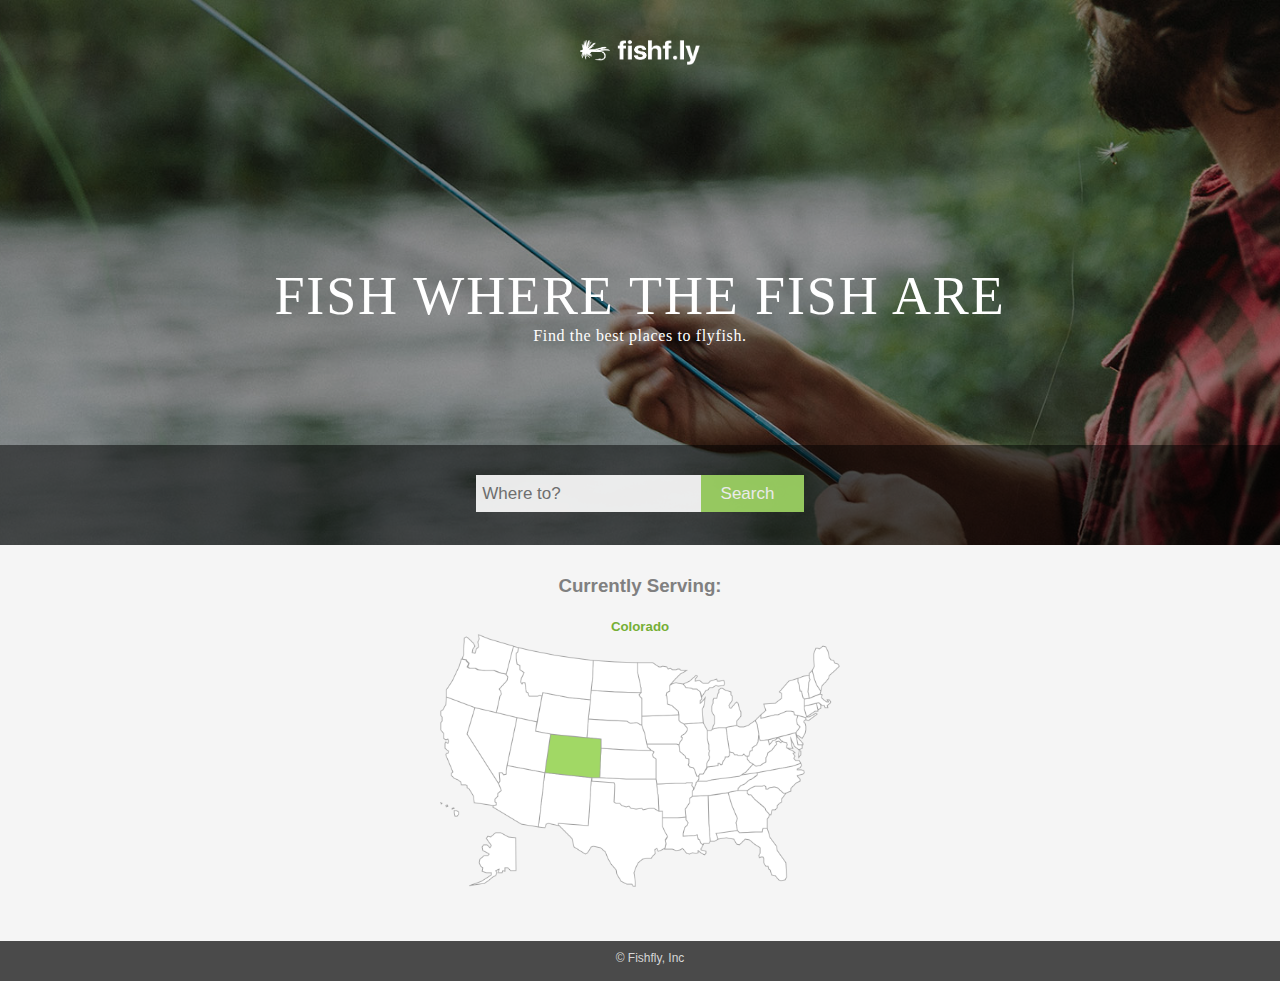
==== public/index.html @ a8bad4a9 "added firebase, added https link for weather api" ====
<!DOCTYPE html>
<html>
  <head>
    <link rel="stylesheet" href="style.css">
    <script src="https://ajax.googleapis.com/ajax/libs/jquery/1.12.2/jquery.min.js"></script>
    <title>fishf.ly
    </title>
  </head>

  <body>
<img src="images/logo2-fishfly.png" alt="logo" id="logo"/>
<p id="headline">FISH WHERE THE FISH ARE</p>
<p id="subline">Find the best places to flyfish.</p>

<div id="searchbar">

  <form action="results.html" method="GET" autocomplete="off">

          <input type="text" id="oneInput" name="location" placeholder=" Where to?" spellcheck="false">
          <!-- <input type="text" class="in" placeholder="Miles Willing to Travel"> -->

          <input type="submit" id="button" value="Search">
  </form>
</div>
<div id="underfold">
  <h3>Currently Serving:</h3>
  <a href="/results.html?location=colorado"><h5>Colorado</h5></a>
  <a href="/results.html?location=colorado"><img src="/images/usa.png" alt="colorado_fishing" id="usa" /></a>
</div>
<footer>
  &copy; Fishfly, Inc
</footer>


  </body>
</html>
---- public/style.css ----
html {
  background:
    linear-gradient(
      rgba(0, 0, 0, 0.4),
      rgba(0, 0, 0, 0.4)
    ),
    url(images/bg.jpg) no-repeat center center fixed;
    -webkit-background-size: cover;
    -moz-background-size: cover;
    -o-background-size: cover;
    background-size: cover;
}

#logo {
  width: 120px;
  display: block;
  margin-left: auto;
  margin-right: auto;
  margin-top: 40px;
}

#headline {
  font-family: SFUIDisplay-Semibold;
  font-size: 54px;
  color: #FFFFFF;
  letter-spacing: 1.87px;
  margin-top: 200px;
  text-align: center;
  margin-bottom: 0px;
}

#subline {
  font-family: SFUIDisplay-Semibold;
  font-size: 16px;
  color: #FFFFFF;
  letter-spacing: 0.64px;
  text-align: center;
  margin-top: 0px;
}

#searchbar {
  width: 100%;
  height: 100px;
  background: rgba(0,0,0,.5);
  text-align: center;
  margin-top: 100px;
}

#oneInput {
  display: inline;
  opacity: 0.9;
  background: #FFFFFF;
  line-height: 35px;
  font-size: 17px;
  outline: none;
  border: none;
  margin-right: -2px;
}

#button {
  display: inline;
  opacity: 0.9;
  background: #A1D865;
  color: white;
  line-height: 35px;
  font-size: 17px;
  border: none;
  padding: 1px 30px 1px 20px;
  margin-left: -2px;
}

#button:hover{
  background: #CBF79B;
}

form {
  padding-top: 30px;
  padding-bottom: 30px;
}

#underfold {
  width: 100%;
  background-color: #f5f5f5;
  text-align: center;
  padding-top: 30px;
  margin: 0;
}

h3 {
  margin: 0;
  font-family: sans-serif;
  color: gray;
}

h5 {
  margin-bottom: 0px;
}

a {
  font-family: sans-serif;
  color: #75AF35;
  text-decoration: none;
}

body {
  margin: 0
}

#usa{
  max-width: 400px;
  margin-bottom: 50px;
}

footer {
  width: 100%;
  height: 20px;
  background: #4A4A4A;
  font-family: sans-serif;
  font-size: 12px;
  padding: 10px;
  color: #D6D6D6;
  text-align: center;
}
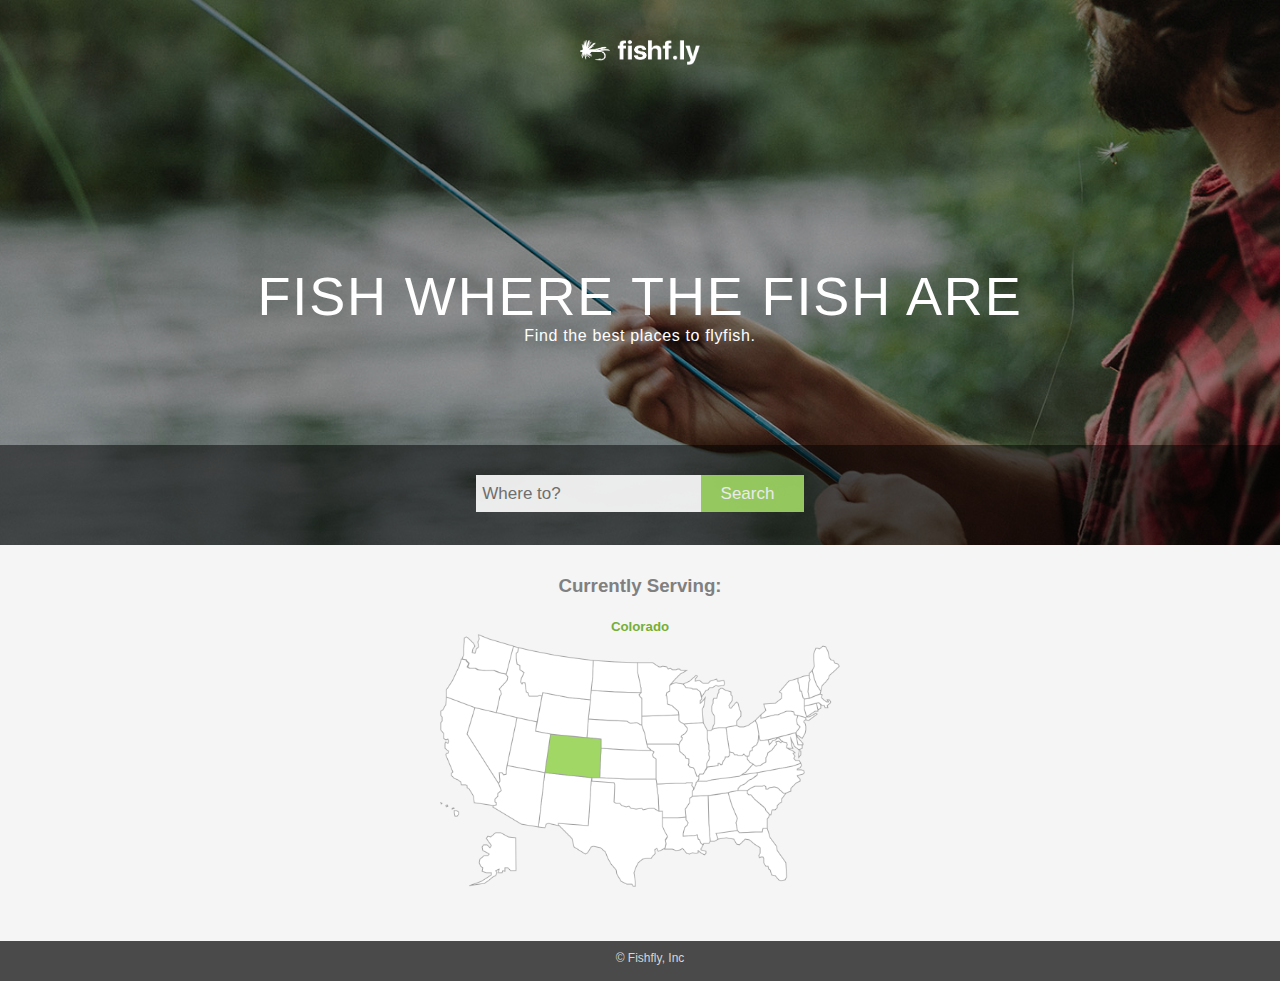
==== commit 4f1091b3: "added some mobile design elements" ====
--- a/public/index.html
+++ b/public/index.html
@@ -2,6 +2,7 @@
 <html>
   <head>
     <link rel="stylesheet" href="style.css">
+    <meta name="viewport" content="width=device-width, initial-scale=1">
     <script src="https://ajax.googleapis.com/ajax/libs/jquery/1.12.2/jquery.min.js"></script>
     <title>fishf.ly
     </title>
--- a/public/style.css
+++ b/public/style.css
@@ -20,7 +20,7 @@
 }
 
 #headline {
-  font-family: SFUIDisplay-Semibold;
+  font-family: SFUIDisplay-Semibold, sans-serif;;
   font-size: 54px;
   color: #FFFFFF;
   letter-spacing: 1.87px;
@@ -30,7 +30,7 @@
 }
 
 #subline {
-  font-family: SFUIDisplay-Semibold;
+  font-family: SFUIDisplay-Semibold, sans-serif;;
   font-size: 16px;
   color: #FFFFFF;
   letter-spacing: 0.64px;
@@ -55,6 +55,8 @@
   outline: none;
   border: none;
   margin-right: -2px;
+  -webkit-appearance: none;
+  border-radius: 0;
 }
 
 #button {
@@ -67,6 +69,8 @@
   border: none;
   padding: 1px 30px 1px 20px;
   margin-left: -2px;
+  -webkit-appearance: none;
+  border-radius: 0;
 }
 
 #button:hover{
@@ -121,3 +125,13 @@
   color: #D6D6D6;
   text-align: center;
 }
+
+@media screen and (max-width: 800px) {
+  #usa{
+    width: 300px;
+  }
+  #headline {
+    font-size: 30px;
+    margin-top: 140px;
+  }
+}
